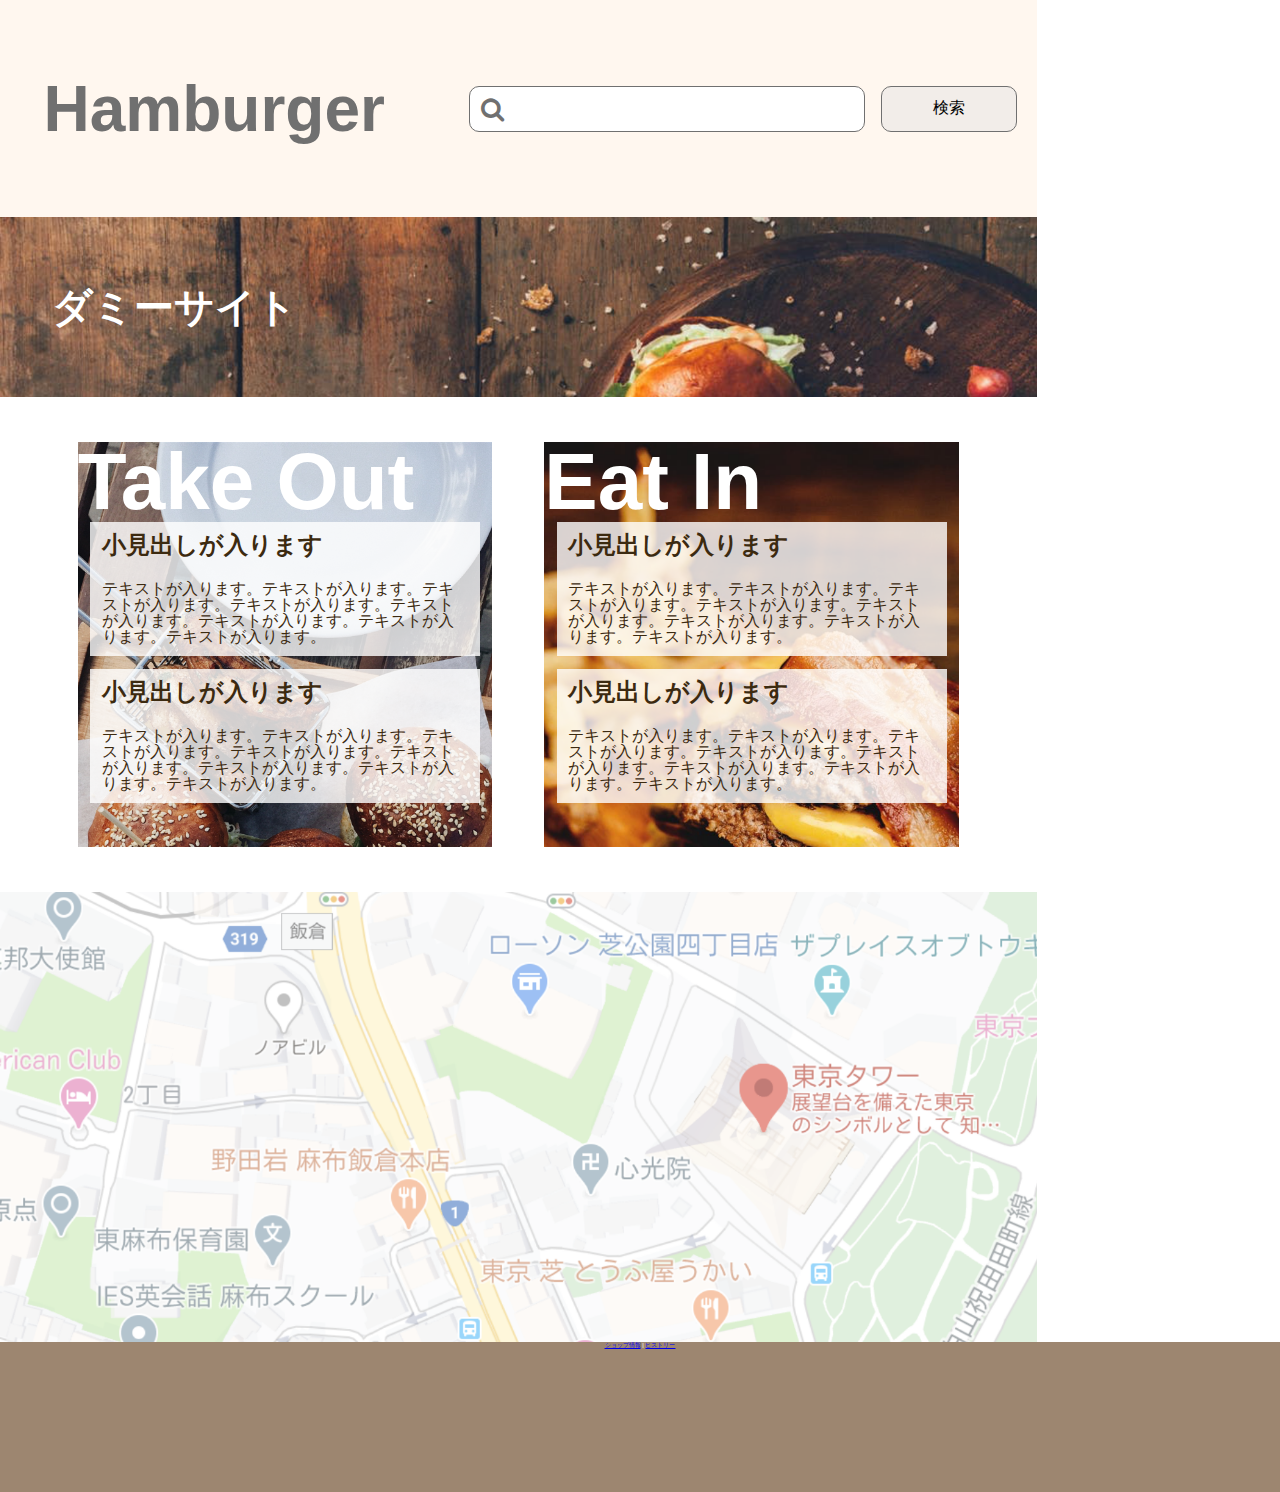
==== index.html @ 980e3255 "フロントページ更新中" ====
<html lang="ja">
<head>
    <meta charset="UTF-8">
    <meta name="viewport" content="width=device-width, initial-scale=1.0">
    <link rel="stylesheet" href="css/style.css">
    <link href="https://maxcdn.bootstrapcdn.com/font-awesome/4.7.0/css/font-awesome.min.css" rel="stylesheet">
    <link rel="stylesheet" type="text/css" href="http://mplus-fonts.sourceforge.jp/webfonts/basic_latin/mplus_webfonts.css">
    <link rel="stylesheet" type="text/css" href="http://mplus-fonts.sourceforge.jp/webfonts/general-j/mplus_webfonts.css">
    <title>Front-page</title>
</head>
<body>
    <div class="l-wrapper">
        <header class="l-header">
            <h1 class="c-title c-title--header">Hamburger</h1>
            <div class="c-search">
                <input type="text" class="c-search__box">
                <i class="fa fa-search c-search__icon" aria-hidden="true"></i>
                <input type="button" class="c-search__button" value="検索">
            </div>
        </header>
        <div class="l-main">
            <div class="p-main-visual p-main-visual--front-page">
                <h2 class="c-sub-title">ダミーサイト</h2>
            </div>
            <div class="l-main__front-page-contents">
                <div class="c-front-page-card c-front-page-card--card1">
                    <h2 class="c-title c-title--front-page-card">Take Out</h2>
                    <div class="c-front-page-card__explanation">
                        <h3>小見出しが入ります</h3>
                        <p>テキストが入ります。テキストが入ります。テキストが入ります。テキストが入ります。テキストが入ります。テキストが入ります。テキストが入ります。テキストが入ります。</p>
                    </div>
                    <div class="c-front-page-card__explanation">
                        <h3>小見出しが入ります</h3>
                        <p>テキストが入ります。テキストが入ります。テキストが入ります。テキストが入ります。テキストが入ります。テキストが入ります。テキストが入ります。テキストが入ります。</p>
                    </div>
                </div>
                <div class="c-front-page-card c-front-page-card--card2">
                    <h2 class="c-title c-title--front-page-card">Eat In</h2>
                    <div class="c-front-page-card__explanation">
                        <h3>小見出しが入ります</h3>
                        <p>テキストが入ります。テキストが入ります。テキストが入ります。テキストが入ります。テキストが入ります。テキストが入ります。テキストが入ります。テキストが入ります。</p>
                    </div>
                    <div class="c-front-page-card__explanation">
                        <h3>小見出しが入ります</h3>
                        <p>テキストが入ります。テキストが入ります。テキストが入ります。テキストが入ります。テキストが入ります。テキストが入ります。テキストが入ります。テキストが入ります。</p>
                    </div>
                </div>
            </div>
            <div class="c-map">
                
            </div>
        </div>
        <aside class="l-sidebar">
        </aside>
        <footer class="l-footer">
            <a href="index.html">ショップ情報</a>
            |
            <a href="index.html">ヒストリー</a>
        </footer>
    </div>
</body>
</html>
---- css/style.css ----
/*
html5doctor.com Reset Stylesheet
v1.6.1
Last Updated: 2010-09-17
Author: Richard Clark - http://richclarkdesign.com
Twitter: @rich_clark
*/
html, body, div, span, object, iframe,
h1, h2, h3, h4, h5, h6, p, blockquote, pre,
abbr, address, cite, code,
del, dfn, em, img, ins, kbd, q, samp,
small, strong, sub, sup, var,
b, i,
dl, dt, dd, ol, ul, li,
fieldset, form, label, legend,
table, caption, tbody, tfoot, thead, tr, th, td,
article, aside, canvas, details, figcaption, figure,
footer, header, hgroup, menu, nav, section, summary,
time, mark, audio, video {
  margin: 0;
  padding: 0;
  border: 0;
  outline: 0;
  font-size: 62.5%;
  vertical-align: baseline;
  background: transparent;
}

body {
  line-height: 1;
}

article, aside, details, figcaption, figure,
footer, header, hgroup, menu, nav, section {
  display: block;
}

nav ul {
  list-style: none;
}

blockquote, q {
  quotes: none;
}

blockquote:before, blockquote:after,
q:before, q:after {
  content: '';
  content: none;
}

a {
  margin: 0;
  padding: 0;
  font-size: 100%;
  vertical-align: baseline;
  background: transparent;
}

/* change colours to suit your needs */
ins {
  background-color: #ff9;
  color: #000;
  text-decoration: none;
}

/* change colours to suit your needs */
mark {
  background-color: #ff9;
  color: #000;
  font-style: italic;
  font-weight: bold;
}

del {
  text-decoration: line-through;
}

abbr[title], dfn[title] {
  border-bottom: 1px dotted;
  cursor: help;
}

table {
  border-collapse: collapse;
  border-spacing: 0;
}

/* change border colour to suit your needs */
hr {
  display: block;
  height: 1px;
  border: 0;
  border-top: 1px solid #cccccc;
  margin: 1em 0;
  padding: 0;
}

input, select {
  vertical-align: middle;
}

body {
  font-family: 'M+ C Type-1 (basic latin) Regular', 'M+ Type-1 (general-j) Regular', sans-serif;
}

.l-header {
  display: -webkit-box;
  display: -ms-flexbox;
  display: flex;
  -webkit-box-align: center;
      -ms-flex-align: center;
          align-items: center;
  height: 217px;
  background-color: #FFF7EF;
  width: 81%;
}

.l-header .c-title {
  margin-left: 4.2%;
}

.l-header .c-search {
  margin-right: 1.9%;
}

.l-wrapper {
  max-width: 1920px;
}

.l-main {
  width: 81%;
}

.l-main__front-page-contents {
  height: 55%;
  display: -webkit-box;
  display: -ms-flexbox;
  display: flex;
  -webkit-box-align: center;
      -ms-flex-align: center;
          align-items: center;
  -webkit-box-pack: center;
      -ms-flex-pack: center;
          justify-content: center;
}

.l-sidebar {
  width: 19%;
}

.l-footer {
  height: 150px;
  background-color: #9D8670;
  color: white;
  text-align: center;
}

.c-title {
  font-family: 'Roboto', sans-serif;
}

.c-title--header {
  color: #707070;
  font-size: 6.4rem;
}

.c-title--side-menu {
  color: #707070;
}

.c-title--front-page-card {
  white-space: nowrap;
  color: white;
  font-size: 8rem;
}

.c-search {
  margin-left: auto;
  color: #707070;
  position: relative;
}

.c-search__box {
  border-radius: 10px;
  width: 396px;
  height: 46px;
  border: 1px solid #707070;
  padding-left: 48px;
  font-size: 1.6rem;
  outline: none;
}

.c-search__icon {
  position: absolute;
  top: 11px;
  left: 12px;
  font-size: 2.5rem !important;
}

.c-search__button {
  margin-left: 14px;
  width: 136px;
  height: 46px;
  background-color: #F2EDE9;
  border: 1px solid #707070;
  border-radius: 10px;
  font-size: 1.6rem;
  outline: none;
}

.c-sub-title {
  color: white;
}

.c-map {
  height: 50%;
  background-size: cover;
  background-image: url(../image/map.png);
}

.c-front-page-card {
  overflow: hidden;
  background-size: cover;
  width: 40%;
  height: 82%;
}

.c-front-page-card--card1 {
  background-image: url(../image/three-burgers-on-brown-wooden-tray-between-white-ceramic-1841108.png);
  margin-right: 5%;
}

.c-front-page-card--card2 {
  background-image: url(../image/473d814b175bd517b56eb309f2958725.png);
}

.c-front-page-card__explanation {
  width: 94%;
  height: auto;
  margin: auto;
  margin-bottom: 3%;
  color: #3C2A10;
  background-color: rgba(255, 255, 255, 0.8);
}

.c-front-page-card__explanation h3 {
  padding: 3%;
  font-size: 2.4rem;
}

.c-front-page-card__explanation p {
  padding: 3%;
  font-size: 1.6rem;
}

.p-main-visual--front-page {
  height: 20%;
  display: -webkit-box;
  display: -ms-flexbox;
  display: flex;
  -webkit-box-align: center;
      -ms-flex-align: center;
          align-items: center;
  background-image: url(../image/3ba5a44414bb3c0885c27ff614596431.png);
  background-size: cover;
}

.p-main-visual--front-page .c-sub-title {
  padding-left: 5%;
  font-size: 4rem;
}
/*# sourceMappingURL=style.css.map */
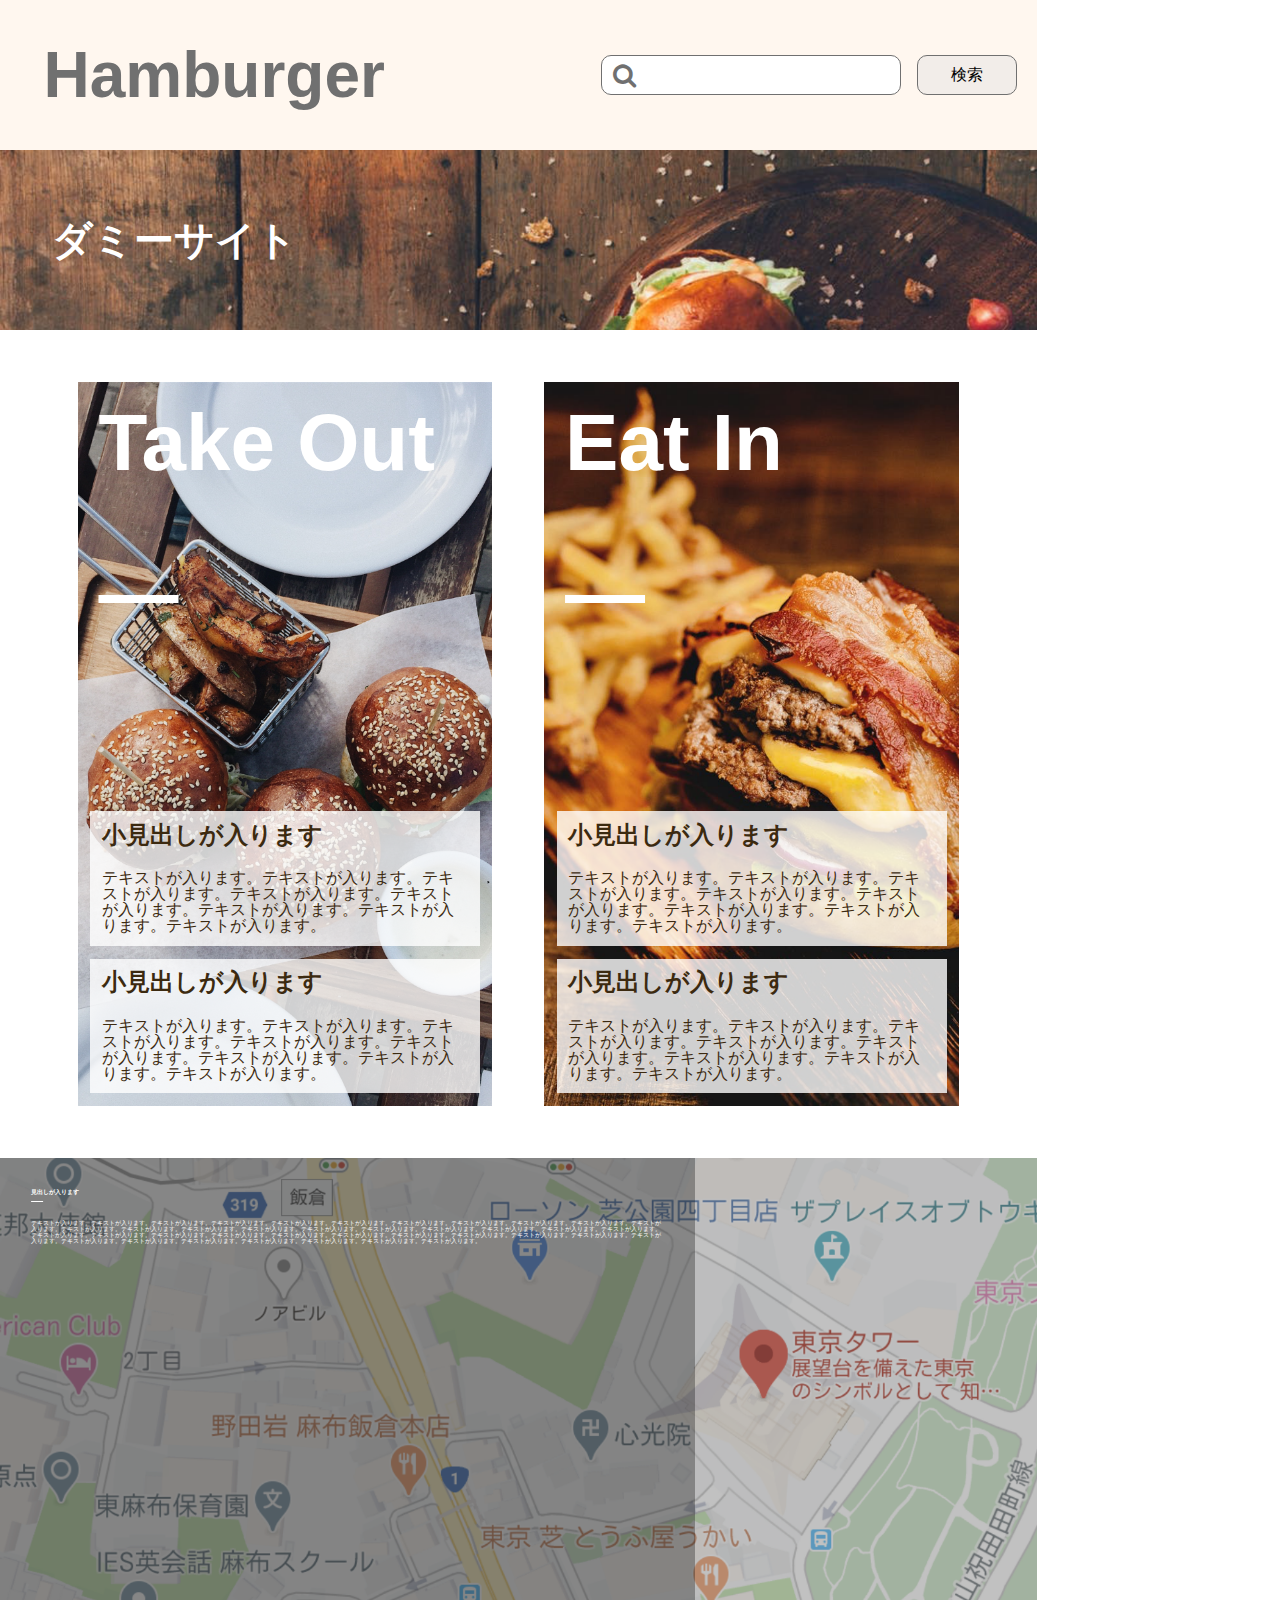
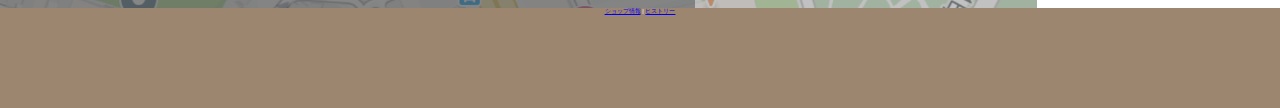
==== commit fa4cb2f8: "フロントページ　Map部分更新中" ====
--- a/index.html
+++ b/index.html
@@ -25,6 +25,7 @@
             <div class="l-main__front-page-contents">
                 <div class="c-front-page-card c-front-page-card--card1">
                     <h2 class="c-title c-title--front-page-card">Take Out</h2>
+                    <u class="c-title c-title--front-page-card">　</u>
                     <div class="c-front-page-card__explanation">
                         <h3>小見出しが入ります</h3>
                         <p>テキストが入ります。テキストが入ります。テキストが入ります。テキストが入ります。テキストが入ります。テキストが入ります。テキストが入ります。テキストが入ります。</p>
@@ -36,6 +37,7 @@
                 </div>
                 <div class="c-front-page-card c-front-page-card--card2">
                     <h2 class="c-title c-title--front-page-card">Eat In</h2>
+                    <u class="c-title c-title--front-page-card">　</u>
                     <div class="c-front-page-card__explanation">
                         <h3>小見出しが入ります</h3>
                         <p>テキストが入ります。テキストが入ります。テキストが入ります。テキストが入ります。テキストが入ります。テキストが入ります。テキストが入ります。テキストが入ります。</p>
@@ -47,7 +49,11 @@
                 </div>
             </div>
             <div class="c-map">
-                
+                <div class="c-map__explanation">
+                    <h2>見出しが入ります</h2>
+                    <u>　　</u>
+                    <p>テキストが入ります。テキストが入ります。テキストが入ります。テキストが入ります。テキストが入ります。テキストが入ります。テキストが入ります。テキストが入ります。テキストが入ります。テキストが入ります。テキストが入ります。テキストが入ります。テキストが入ります。テキストが入ります。テキストが入ります。テキストが入ります。テキストが入ります。テキストが入ります。テキストが入ります。テキストが入ります。テキストが入ります。テキストが入ります。テキストが入ります。テキストが入ります。テキストが入ります。テキストが入ります。テキストが入ります。テキストが入ります。テキストが入ります。テキストが入ります。テキストが入ります。テキストが入ります。テキストが入ります。テキストが入ります。テキストが入ります。テキストが入ります。テキストが入ります。テキストが入ります。テキストが入ります。</p>
+                </div>
             </div>
         </div>
         <aside class="l-sidebar">
--- a/css/style.css
+++ b/css/style.css
@@ -111,7 +111,7 @@
   -webkit-box-align: center;
       -ms-flex-align: center;
           align-items: center;
-  height: 217px;
+  height: 150px;
   background-color: #FFF7EF;
   width: 81%;
 }
@@ -133,7 +133,7 @@
 }
 
 .l-main__front-page-contents {
-  height: 55%;
+  padding: 5% 0;
   display: -webkit-box;
   display: -ms-flexbox;
   display: flex;
@@ -150,7 +150,7 @@
 }
 
 .l-footer {
-  height: 150px;
+  height: 100px;
   background-color: #9D8670;
   color: white;
   text-align: center;
@@ -173,6 +173,7 @@
   white-space: nowrap;
   color: white;
   font-size: 8rem;
+  padding: 5%;
 }
 
 .c-search {
@@ -183,8 +184,8 @@
 
 .c-search__box {
   border-radius: 10px;
-  width: 396px;
-  height: 46px;
+  width: 300px;
+  height: 40px;
   border: 1px solid #707070;
   padding-left: 48px;
   font-size: 1.6rem;
@@ -193,15 +194,15 @@
 
 .c-search__icon {
   position: absolute;
-  top: 11px;
+  top: 8px;
   left: 12px;
   font-size: 2.5rem !important;
 }
 
 .c-search__button {
   margin-left: 14px;
-  width: 136px;
-  height: 46px;
+  width: 100px;
+  height: 40px;
   background-color: #F2EDE9;
   border: 1px solid #707070;
   border-radius: 10px;
@@ -217,13 +218,31 @@
   height: 50%;
   background-size: cover;
   background-image: url(../image/map.png);
+  background-color: rgba(0, 0, 0, 0.6);
+}
+
+.c-map__explanation {
+  color: white;
+  background-color: rgba(0, 0, 0, 0.3);
+  padding: 3%;
+  width: 61%;
+  height: 100%;
+}
+
+.c-map__explanation u {
+  display: block;
+  padding-bottom: 3%;
 }
 
 .c-front-page-card {
   overflow: hidden;
   background-size: cover;
   width: 40%;
-  height: 82%;
+}
+
+.c-front-page-card u {
+  padding-bottom: 50%;
+  display: block;
 }
 
 .c-front-page-card--card1 {
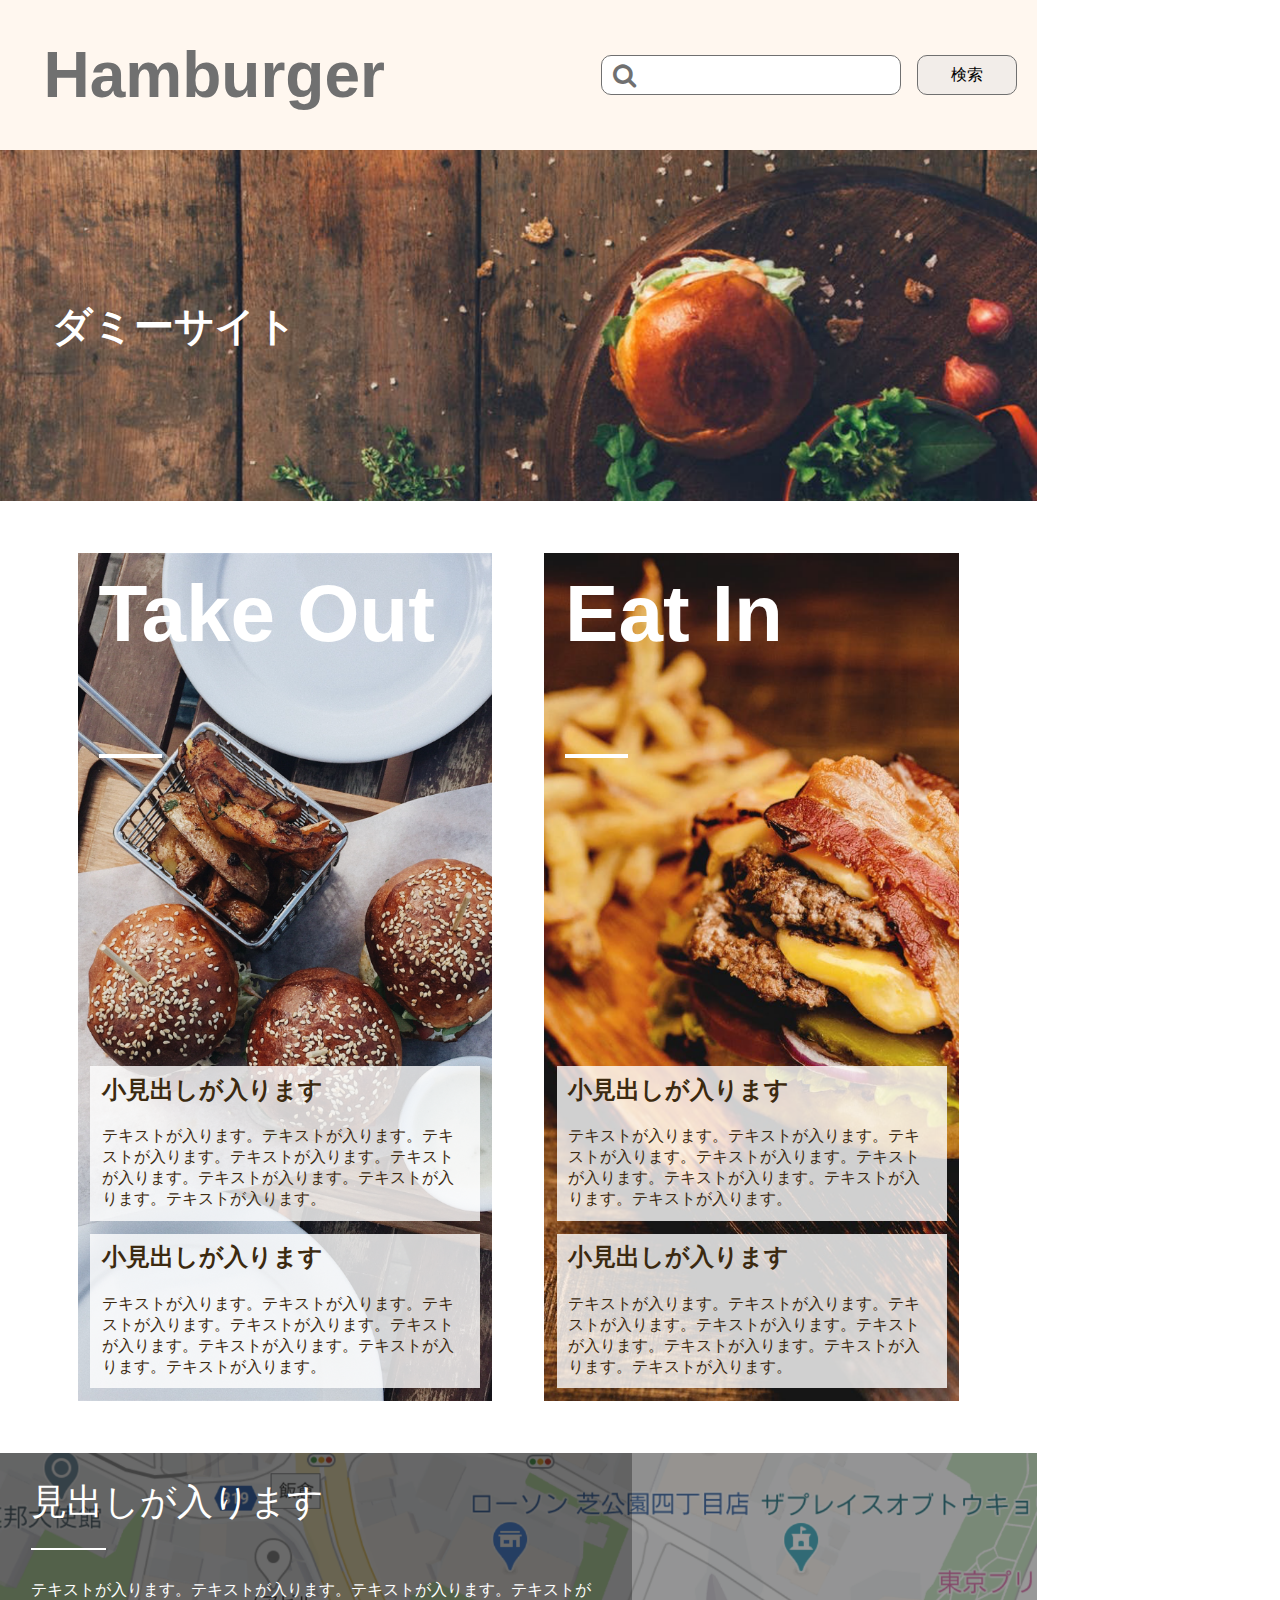
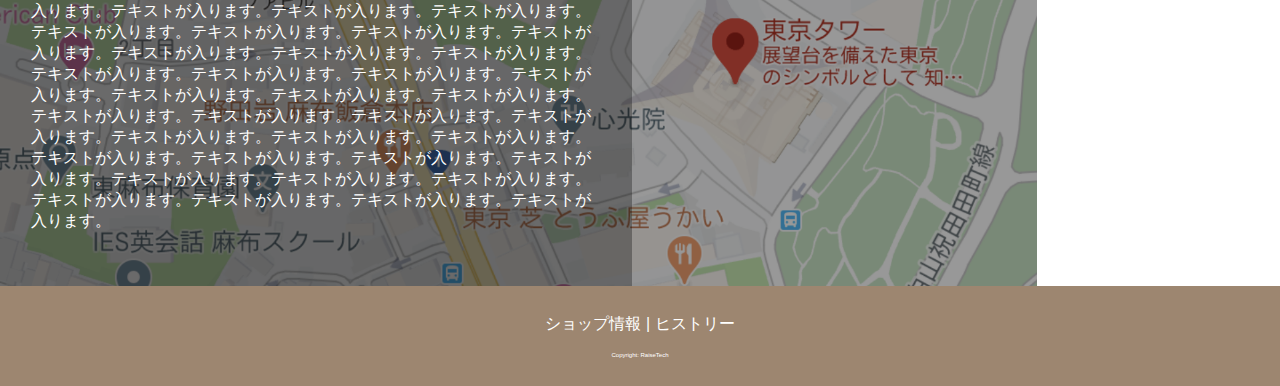
==== commit b567fa6f: "フロントページほとんど完成" ====
--- a/index.html
+++ b/index.html
@@ -2,7 +2,7 @@
 <head>
     <meta charset="UTF-8">
     <meta name="viewport" content="width=device-width, initial-scale=1.0">
-    <link rel="stylesheet" href="css/style.css">
+    <link type="text/css" rel="stylesheet" href="css/style.css">
     <link href="https://maxcdn.bootstrapcdn.com/font-awesome/4.7.0/css/font-awesome.min.css" rel="stylesheet">
     <link rel="stylesheet" type="text/css" href="http://mplus-fonts.sourceforge.jp/webfonts/basic_latin/mplus_webfonts.css">
     <link rel="stylesheet" type="text/css" href="http://mplus-fonts.sourceforge.jp/webfonts/general-j/mplus_webfonts.css">
@@ -25,7 +25,7 @@
             <div class="l-main__front-page-contents">
                 <div class="c-front-page-card c-front-page-card--card1">
                     <h2 class="c-title c-title--front-page-card">Take Out</h2>
-                    <u class="c-title c-title--front-page-card">　</u>
+                    <hr class="c-title c-title--front-page-card">
                     <div class="c-front-page-card__explanation">
                         <h3>小見出しが入ります</h3>
                         <p>テキストが入ります。テキストが入ります。テキストが入ります。テキストが入ります。テキストが入ります。テキストが入ります。テキストが入ります。テキストが入ります。</p>
@@ -37,7 +37,7 @@
                 </div>
                 <div class="c-front-page-card c-front-page-card--card2">
                     <h2 class="c-title c-title--front-page-card">Eat In</h2>
-                    <u class="c-title c-title--front-page-card">　</u>
+                    <hr class="c-title c-title--front-page-card">
                     <div class="c-front-page-card__explanation">
                         <h3>小見出しが入ります</h3>
                         <p>テキストが入ります。テキストが入ります。テキストが入ります。テキストが入ります。テキストが入ります。テキストが入ります。テキストが入ります。テキストが入ります。</p>
@@ -49,19 +49,26 @@
                 </div>
             </div>
             <div class="c-map">
-                <div class="c-map__explanation">
-                    <h2>見出しが入ります</h2>
-                    <u>　　</u>
-                    <p>テキストが入ります。テキストが入ります。テキストが入ります。テキストが入ります。テキストが入ります。テキストが入ります。テキストが入ります。テキストが入ります。テキストが入ります。テキストが入ります。テキストが入ります。テキストが入ります。テキストが入ります。テキストが入ります。テキストが入ります。テキストが入ります。テキストが入ります。テキストが入ります。テキストが入ります。テキストが入ります。テキストが入ります。テキストが入ります。テキストが入ります。テキストが入ります。テキストが入ります。テキストが入ります。テキストが入ります。テキストが入ります。テキストが入ります。テキストが入ります。テキストが入ります。テキストが入ります。テキストが入ります。テキストが入ります。テキストが入ります。テキストが入ります。テキストが入ります。テキストが入ります。テキストが入ります。</p>
+                <div class="c-map__image">
+                    <img src="image/map.png" alt="map">
+                    <div class="c-map__explanation">
+                        <h2>見出しが入ります</h2>
+                        <hr>
+                        <p>テキストが入ります。テキストが入ります。テキストが入ります。テキストが入ります。テキストが入ります。テキストが入ります。テキストが入ります。テキストが入ります。テキストが入ります。テキストが入ります。テキストが入ります。テキストが入ります。テキストが入ります。テキストが入ります。テキストが入ります。テキストが入ります。テキストが入ります。テキストが入ります。テキストが入ります。テキストが入ります。テキストが入ります。テキストが入ります。テキストが入ります。テキストが入ります。テキストが入ります。テキストが入ります。テキストが入ります。テキストが入ります。テキストが入ります。テキストが入ります。テキストが入ります。テキストが入ります。テキストが入ります。テキストが入ります。テキストが入ります。テキストが入ります。テキストが入ります。テキストが入ります。テキストが入ります。</p>
+                    </div>
                 </div>
             </div>
         </div>
         <aside class="l-sidebar">
         </aside>
         <footer class="l-footer">
-            <a href="index.html">ショップ情報</a>
-            |
-            <a href="index.html">ヒストリー</a>
+            <div class="l-footer__sitemap">
+                <a href="index.html">ショップ情報</a>
+                |
+                <a href="index.html">ヒストリー</a>
+            </div>
+            <small>Copyright: RaiseTech</small>
+            
         </footer>
     </div>
 </body>
--- a/css/style.css
+++ b/css/style.css
@@ -1,9 +1,9 @@
-/*
-html5doctor.com Reset Stylesheet
-v1.6.1
-Last Updated: 2010-09-17
-Author: Richard Clark - http://richclarkdesign.com
-Twitter: @rich_clark
+/*
+html5doctor.com Reset Stylesheet
+v1.6.1
+Last Updated: 2010-09-17
+Author: Richard Clark - http://richclarkdesign.com
+Twitter: @rich_clark
 */
 html, body, div, span, object, iframe,
 h1, h2, h3, h4, h5, h6, p, blockquote, pre,
@@ -100,8 +100,16 @@
   vertical-align: middle;
 }
 
+*,
+*::before,
+*::after {
+  -webkit-box-sizing: border-box;
+          box-sizing: border-box;
+}
+
 body {
-  font-family: 'M+ C Type-1 (basic latin) Regular', 'M+ Type-1 (general-j) Regular', sans-serif;
+  font-family: 'M+ M Type-1 (basic latin) Regular','M+ C Type-1 (basic latin) Regular',+ 'M+ Type-1 (general-j) Regular', sans-serif;
 }
 
 .l-header {
@@ -156,6 +164,21 @@
   text-align: center;
 }
 
+.l-footer small {
+  position: relative;
+  top: 20px;
+}
+
+.l-footer__sitemap {
+  padding-top: 30px;
+  font-size: 1.6rem;
+}
+
+.l-footer__sitemap a {
+  text-decoration: none;
+  color: white;
+}
+
 .c-title {
   font-family: 'Roboto', sans-serif;
 }
@@ -215,23 +238,43 @@
 }
 
 .c-map {
-  height: 50%;
-  background-size: cover;
-  background-image: url(../image/map.png);
-  background-color: rgba(0, 0, 0, 0.6);
+  overflow: hidden;
+  background-color: #000;
+}
+
+.c-map .c-map__image {
+  position: relative;
+}
+
+.c-map .c-map__image img {
+  width: 100%;
 }
 
 .c-map__explanation {
+  position: absolute;
+  top: 0;
   color: white;
   background-color: rgba(0, 0, 0, 0.3);
-  padding: 3%;
   width: 61%;
   height: 100%;
-}
-
-.c-map__explanation u {
-  display: block;
-  padding-bottom: 3%;
+  padding: 3%;
+}
+
+.c-map__explanation h2 {
+  font-weight: normal;
+  font-size: 3.6rem;
+}
+
+.c-map__explanation hr {
+  width: 7.5rem;
+  border-width: 2px;
+  border-color: white;
+  margin: 5% 0;
+}
+
+.c-map__explanation p {
+  font-size: 1.6rem;
+  line-height: 2.1rem;
 }
 
 .c-front-page-card {
@@ -240,9 +283,12 @@
   width: 40%;
 }
 
-.c-front-page-card u {
+.c-front-page-card hr {
   padding-bottom: 50%;
-  display: block;
+  border-width: 4px;
+  border-color: white;
+  width: 6.3rem;
+  margin-left: 5%;
 }
 
 .c-front-page-card--card1 {
@@ -256,7 +302,6 @@
 
 .c-front-page-card__explanation {
   width: 94%;
-  height: auto;
   margin: auto;
   margin-bottom: 3%;
   color: #3C2A10;
@@ -271,22 +316,29 @@
 .c-front-page-card__explanation p {
   padding: 3%;
   font-size: 1.6rem;
-}
-
-.p-main-visual--front-page {
-  height: 20%;
+  line-height: 2.1rem;
+}
+
+.p-main-visual {
   display: -webkit-box;
   display: -ms-flexbox;
   display: flex;
   -webkit-box-align: center;
       -ms-flex-align: center;
           align-items: center;
+}
+
+.p-main-visual .c-sub-title {
+  padding-left: 5%;
+}
+
+.p-main-visual--front-page {
+  padding: 15% 0;
   background-image: url(../image/3ba5a44414bb3c0885c27ff614596431.png);
   background-size: cover;
 }
 
 .p-main-visual--front-page .c-sub-title {
-  padding-left: 5%;
   font-size: 4rem;
 }
 /*# sourceMappingURL=style.css.map */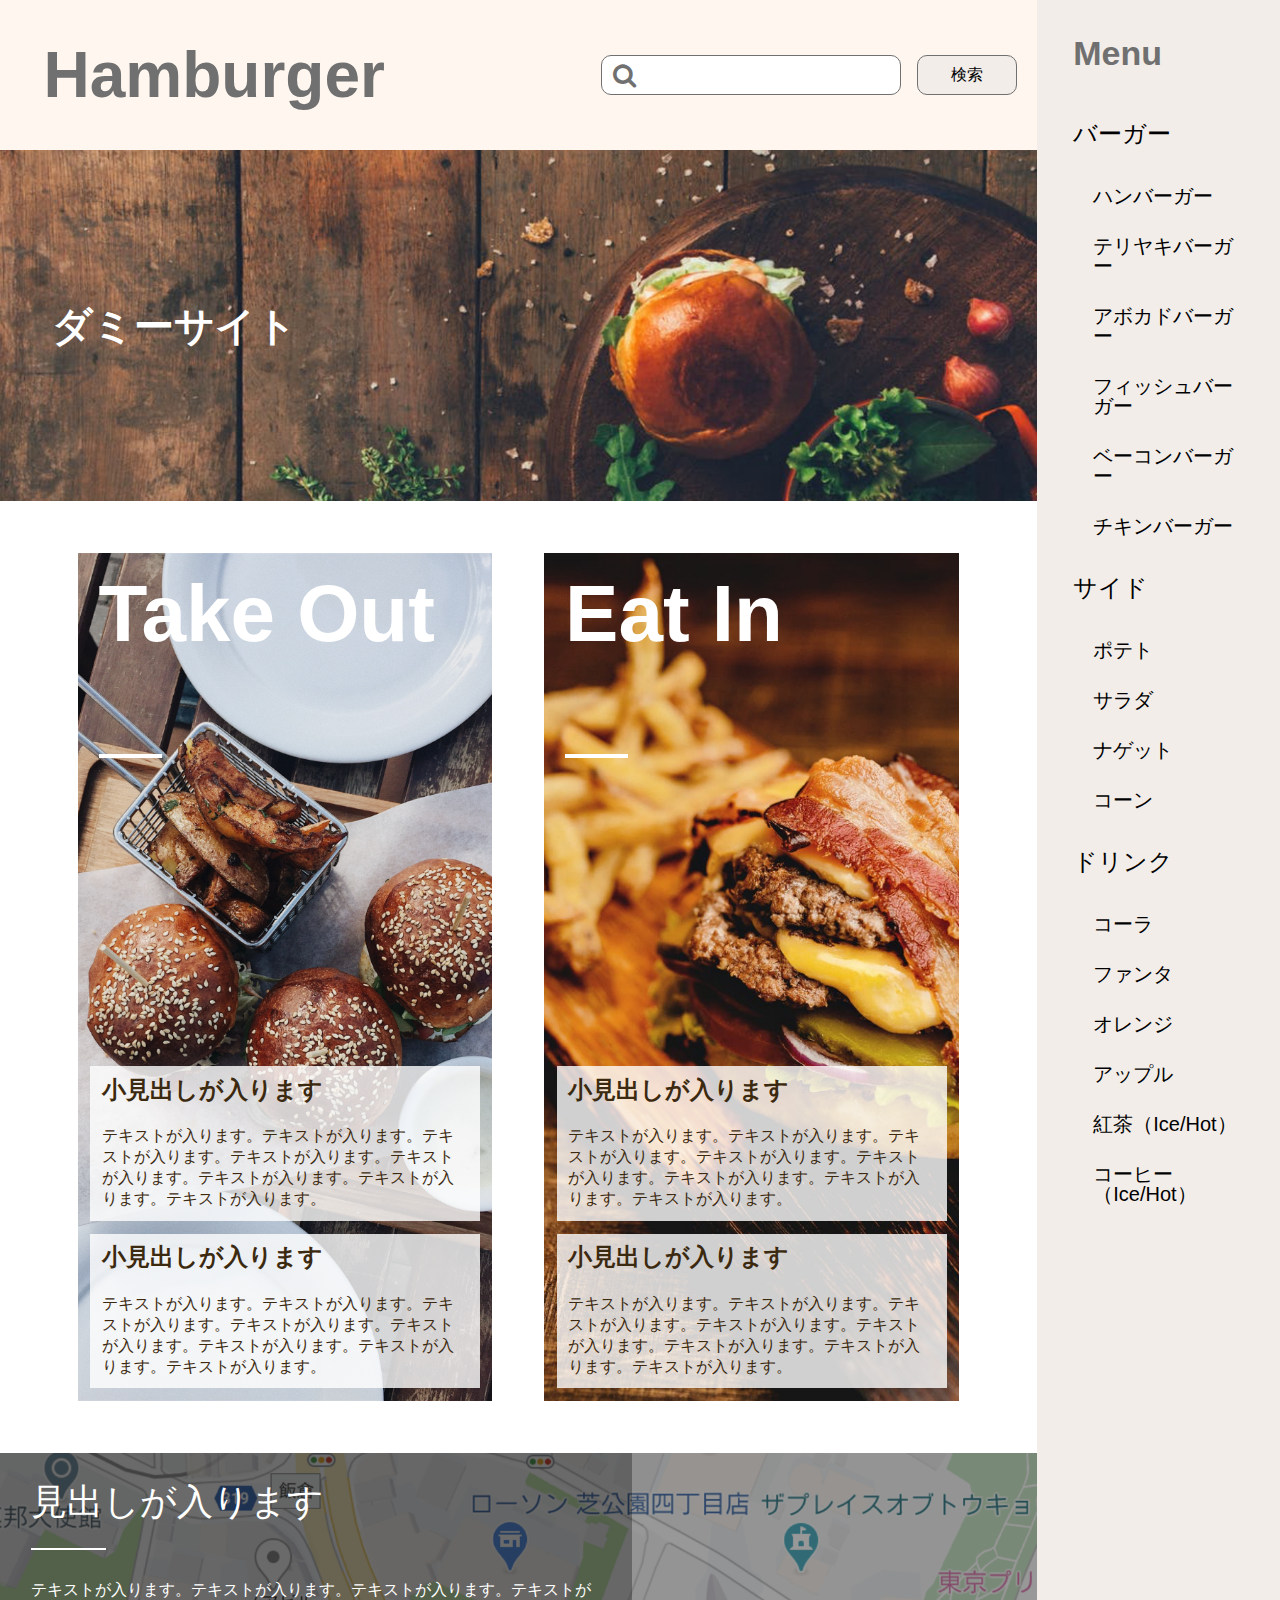
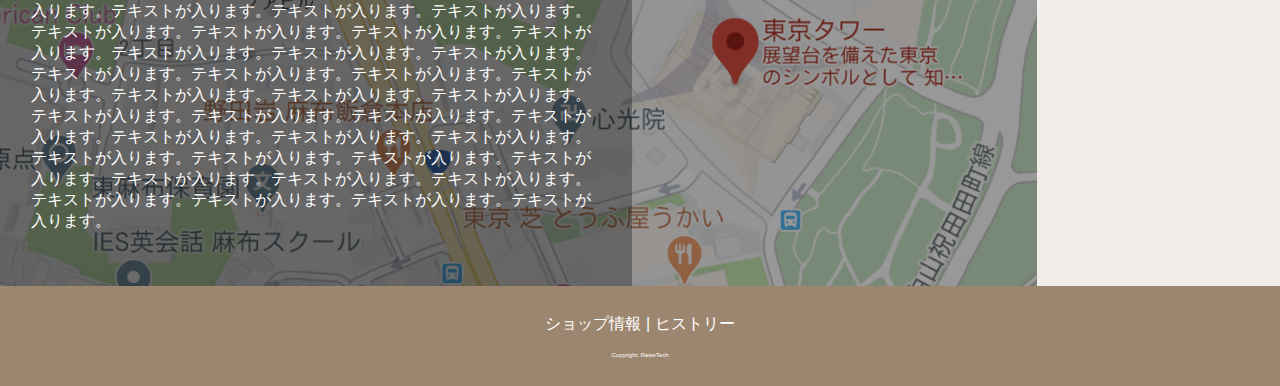
==== commit 578a500e: "サイドバー作成" ====
--- a/index.html
+++ b/index.html
@@ -10,66 +10,94 @@
 </head>
 <body>
     <div class="l-wrapper">
-        <header class="l-header">
-            <h1 class="c-title c-title--header">Hamburger</h1>
-            <div class="c-search">
-                <input type="text" class="c-search__box">
-                <i class="fa fa-search c-search__icon" aria-hidden="true"></i>
-                <input type="button" class="c-search__button" value="検索">
-            </div>
-        </header>
-        <div class="l-main">
-            <div class="p-main-visual p-main-visual--front-page">
-                <h2 class="c-sub-title">ダミーサイト</h2>
-            </div>
-            <div class="l-main__front-page-contents">
-                <div class="c-front-page-card c-front-page-card--card1">
-                    <h2 class="c-title c-title--front-page-card">Take Out</h2>
-                    <hr class="c-title c-title--front-page-card">
-                    <div class="c-front-page-card__explanation">
-                        <h3>小見出しが入ります</h3>
-                        <p>テキストが入ります。テキストが入ります。テキストが入ります。テキストが入ります。テキストが入ります。テキストが入ります。テキストが入ります。テキストが入ります。</p>
+        <div class="l-wrapper__left">
+            <header class="l-header">
+                <h1 class="c-title c-title--header">Hamburger</h1>
+                <div class="c-search">
+                    <input type="text" class="c-search__box">
+                    <i class="fa fa-search c-search__icon" aria-hidden="true"></i>
+                    <input type="button" class="c-search__button" value="検索">
+                </div>
+            </header>
+            <div class="l-main">
+                <div class="p-main-visual p-main-visual--front-page">
+                    <h2 class="c-sub-title">ダミーサイト</h2>
+                </div>
+                <div class="l-main__front-page-contents">
+                    <div class="c-front-page-card c-front-page-card--card1">
+                        <h2 class="c-title c-title--front-page-card">Take Out</h2>
+                        <hr class="c-title c-title--front-page-card">
+                        <div class="c-front-page-card__explanation">
+                            <h3>小見出しが入ります</h3>
+                            <p>テキストが入ります。テキストが入ります。テキストが入ります。テキストが入ります。テキストが入ります。テキストが入ります。テキストが入ります。テキストが入ります。</p>
+                        </div>
+                        <div class="c-front-page-card__explanation">
+                            <h3>小見出しが入ります</h3>
+                            <p>テキストが入ります。テキストが入ります。テキストが入ります。テキストが入ります。テキストが入ります。テキストが入ります。テキストが入ります。テキストが入ります。</p>
+                        </div>
                     </div>
-                    <div class="c-front-page-card__explanation">
-                        <h3>小見出しが入ります</h3>
-                        <p>テキストが入ります。テキストが入ります。テキストが入ります。テキストが入ります。テキストが入ります。テキストが入ります。テキストが入ります。テキストが入ります。</p>
+                    <div class="c-front-page-card c-front-page-card--card2">
+                        <h2 class="c-title c-title--front-page-card">Eat In</h2>
+                        <hr class="c-title c-title--front-page-card">
+                        <div class="c-front-page-card__explanation">
+                            <h3>小見出しが入ります</h3>
+                            <p>テキストが入ります。テキストが入ります。テキストが入ります。テキストが入ります。テキストが入ります。テキストが入ります。テキストが入ります。テキストが入ります。</p>
+                        </div>
+                        <div class="c-front-page-card__explanation">
+                            <h3>小見出しが入ります</h3>
+                            <p>テキストが入ります。テキストが入ります。テキストが入ります。テキストが入ります。テキストが入ります。テキストが入ります。テキストが入ります。テキストが入ります。</p>
+                        </div>
                     </div>
                 </div>
-                <div class="c-front-page-card c-front-page-card--card2">
-                    <h2 class="c-title c-title--front-page-card">Eat In</h2>
-                    <hr class="c-title c-title--front-page-card">
-                    <div class="c-front-page-card__explanation">
-                        <h3>小見出しが入ります</h3>
-                        <p>テキストが入ります。テキストが入ります。テキストが入ります。テキストが入ります。テキストが入ります。テキストが入ります。テキストが入ります。テキストが入ります。</p>
-                    </div>
-                    <div class="c-front-page-card__explanation">
-                        <h3>小見出しが入ります</h3>
-                        <p>テキストが入ります。テキストが入ります。テキストが入ります。テキストが入ります。テキストが入ります。テキストが入ります。テキストが入ります。テキストが入ります。</p>
-                    </div>
-                </div>
-            </div>
-            <div class="c-map">
-                <div class="c-map__image">
-                    <img src="image/map.png" alt="map">
-                    <div class="c-map__explanation">
-                        <h2>見出しが入ります</h2>
-                        <hr>
-                        <p>テキストが入ります。テキストが入ります。テキストが入ります。テキストが入ります。テキストが入ります。テキストが入ります。テキストが入ります。テキストが入ります。テキストが入ります。テキストが入ります。テキストが入ります。テキストが入ります。テキストが入ります。テキストが入ります。テキストが入ります。テキストが入ります。テキストが入ります。テキストが入ります。テキストが入ります。テキストが入ります。テキストが入ります。テキストが入ります。テキストが入ります。テキストが入ります。テキストが入ります。テキストが入ります。テキストが入ります。テキストが入ります。テキストが入ります。テキストが入ります。テキストが入ります。テキストが入ります。テキストが入ります。テキストが入ります。テキストが入ります。テキストが入ります。テキストが入ります。テキストが入ります。テキストが入ります。</p>
+                <div class="c-map">
+                    <div class="c-map__image">
+                        <img src="image/map.png" alt="map">
+                        <div class="c-map__explanation">
+                            <h2>見出しが入ります</h2>
+                            <hr>
+                            <p>テキストが入ります。テキストが入ります。テキストが入ります。テキストが入ります。テキストが入ります。テキストが入ります。テキストが入ります。テキストが入ります。テキストが入ります。テキストが入ります。テキストが入ります。テキストが入ります。テキストが入ります。テキストが入ります。テキストが入ります。テキストが入ります。テキストが入ります。テキストが入ります。テキストが入ります。テキストが入ります。テキストが入ります。テキストが入ります。テキストが入ります。テキストが入ります。テキストが入ります。テキストが入ります。テキストが入ります。テキストが入ります。テキストが入ります。テキストが入ります。テキストが入ります。テキストが入ります。テキストが入ります。テキストが入ります。テキストが入ります。テキストが入ります。テキストが入ります。テキストが入ります。テキストが入ります。</p>
+                        </div>
                     </div>
                 </div>
             </div>
         </div>
-        <aside class="l-sidebar">
-        </aside>
-        <footer class="l-footer">
-            <div class="l-footer__sitemap">
-                <a href="index.html">ショップ情報</a>
-                |
-                <a href="index.html">ヒストリー</a>
-            </div>
-            <small>Copyright: RaiseTech</small>
-            
-        </footer>
+        <div class="l-wrapper__right">
+            <aside class="l-sidebar">
+                <h2 class="c-title c-title--side-menu">Menu</h2>
+                <dl class="c-menu">
+                    <dt>バーガー</dt>
+                    <dd>ハンバーガー</dd>
+                    <dd>テリヤキバーガー</dd>
+                    <dd>アボカドバーガー</dd>
+                    <dd>フィッシュバーガー</dd>
+                    <dd>ベーコンバーガー</dd>
+                    <dd>チキンバーガー</dd>
+
+                    <dt>サイド</dt>
+                    <dd>ポテト</dd>
+                    <dd>サラダ</dd>
+                    <dd>ナゲット</dd>
+                    <dd>コーン</dd>
+
+                    <dt>ドリンク</dt>
+                    <dd>コーラ</dd>
+                    <dd>ファンタ</dd>
+                    <dd>オレンジ</dd>
+                    <dd>アップル</dd>
+                    <dd>紅茶（Ice/Hot）</dd>
+                    <dd>コーヒー（Ice/Hot）</dd>
+                </dl>
+            </aside>
+        </div>
+
     </div>
+    <footer class="l-footer">
+        <div class="l-footer__sitemap">
+            <a href="index.html">ショップ情報</a>
+            |
+            <a href="index.html">ヒストリー</a>
+        </div>
+        <small>Copyright: RaiseTech</small>
+    </footer>
 </body>
 </html>--- a/css/style.css
+++ b/css/style.css
@@ -1,9 +1,9 @@
-/*
-html5doctor.com Reset Stylesheet
-v1.6.1
-Last Updated: 2010-09-17
-Author: Richard Clark - http://richclarkdesign.com
-Twitter: @rich_clark
+/*
+html5doctor.com Reset Stylesheet
+v1.6.1
+Last Updated: 2010-09-17
+Author: Richard Clark - http://richclarkdesign.com
+Twitter: @rich_clark
 */
 html, body, div, span, object, iframe,
 h1, h2, h3, h4, h5, h6, p, blockquote, pre,
@@ -108,8 +108,7 @@
 }
 
 body {
-  font-family: 'M+ M Type-1 (basic latin) Regular','M+ C Type-1 (basic latin) Regular',- 'M+ Type-1 (general-j) Regular', sans-serif;
+  font-family: 'M+ M Type-1 (basic latin) Regular','M+ C Type-1 (basic latin) Regular', 'M+ Type-1 (general-j) Regular', sans-serif;
 }
 
 .l-header {
@@ -121,7 +120,6 @@
           align-items: center;
   height: 150px;
   background-color: #FFF7EF;
-  width: 81%;
 }
 
 .l-header .c-title {
@@ -134,10 +132,17 @@
 
 .l-wrapper {
   max-width: 1920px;
-}
-
-.l-main {
+  display: -webkit-box;
+  display: -ms-flexbox;
+  display: flex;
+}
+
+.l-wrapper__left {
   width: 81%;
+}
+
+.l-wrapper__right {
+  width: 19%;
 }
 
 .l-main__front-page-contents {
@@ -154,10 +159,13 @@
 }
 
 .l-sidebar {
-  width: 19%;
+  padding: 15%;
+  background-color: #F2EDE9;
+  height: 100%;
 }
 
 .l-footer {
+  max-width: 1920px;
   height: 100px;
   background-color: #9D8670;
   color: white;
@@ -190,6 +198,8 @@
 
 .c-title--side-menu {
   color: #707070;
+  font-size: 3.4rem;
+  margin-bottom: 30%;
 }
 
 .c-title--front-page-card {
@@ -197,6 +207,17 @@
   color: white;
   font-size: 8rem;
   padding: 5%;
+}
+
+.c-menu dt {
+  font-size: 2.4rem;
+  margin: 4rem 0;
+}
+
+.c-menu dd {
+  font-size: 2rem;
+  margin-left: 2rem;
+  margin-bottom: 3rem;
 }
 
 .c-search {
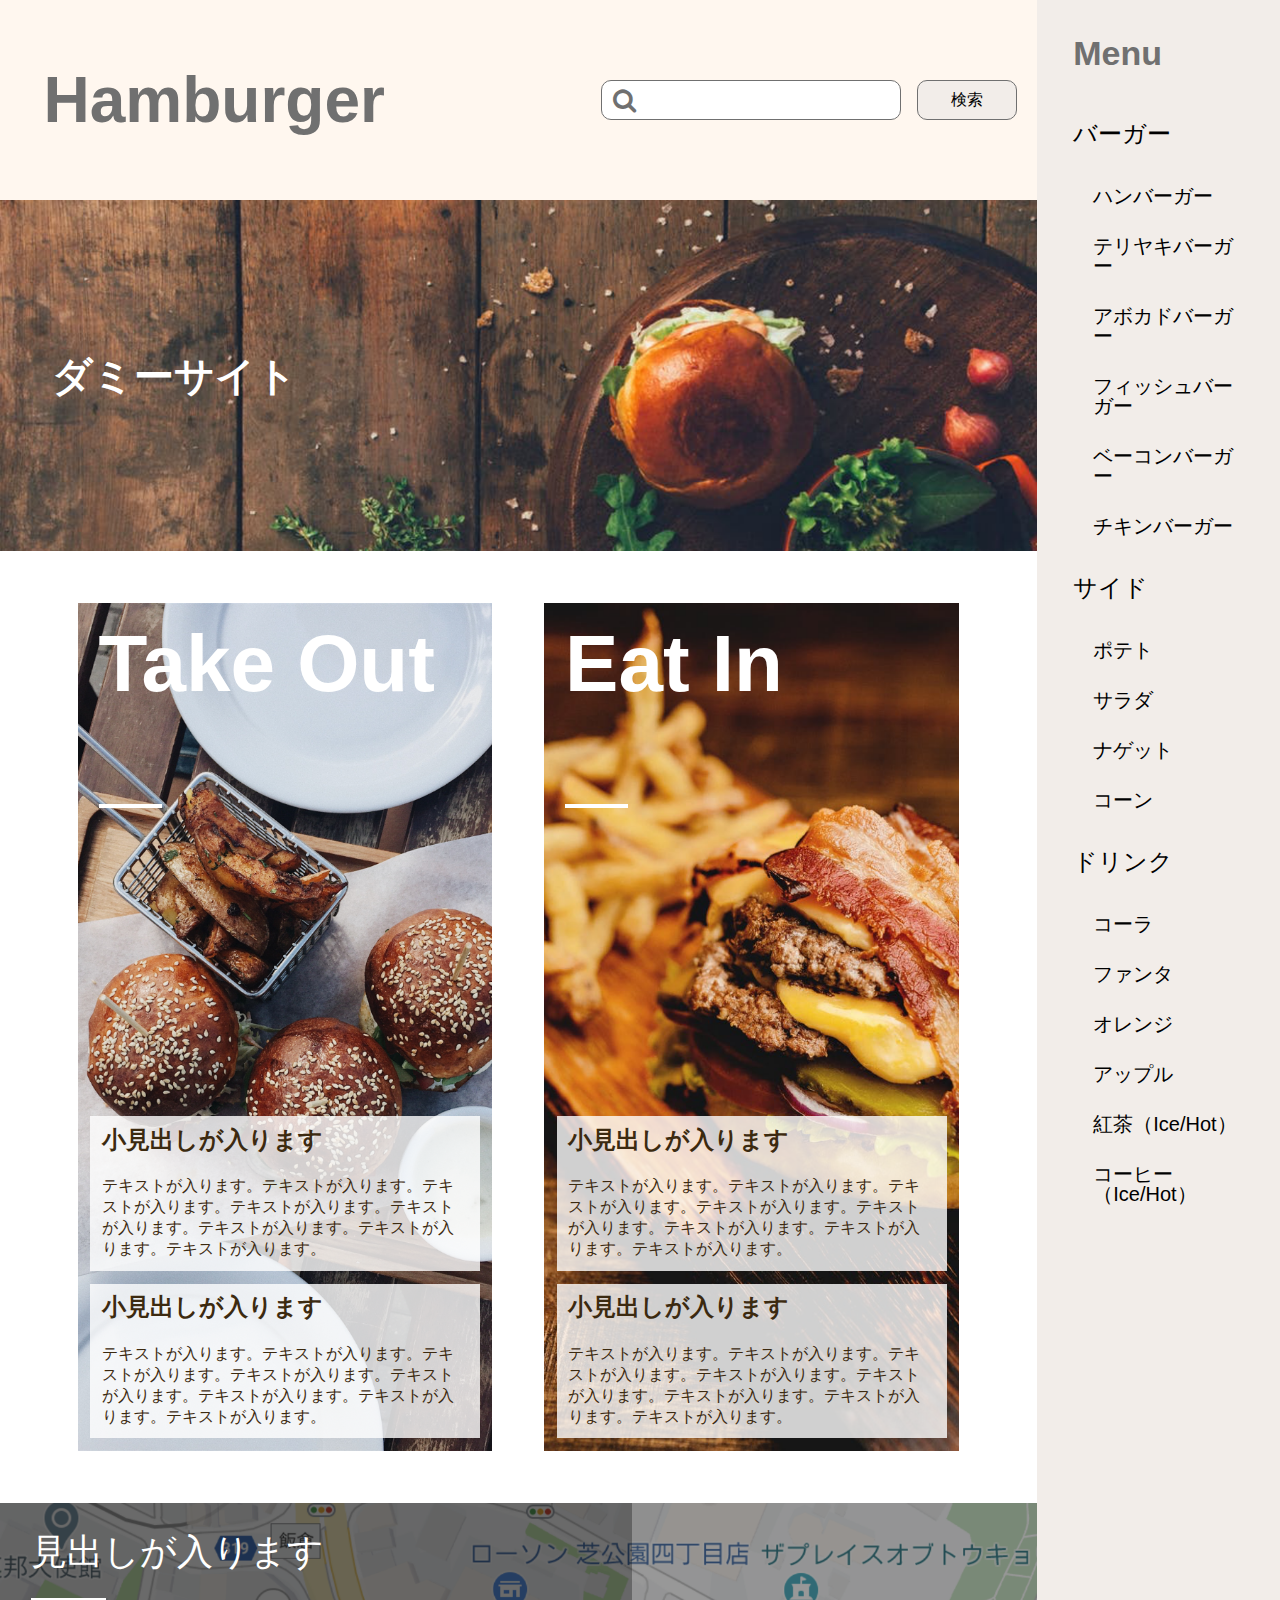
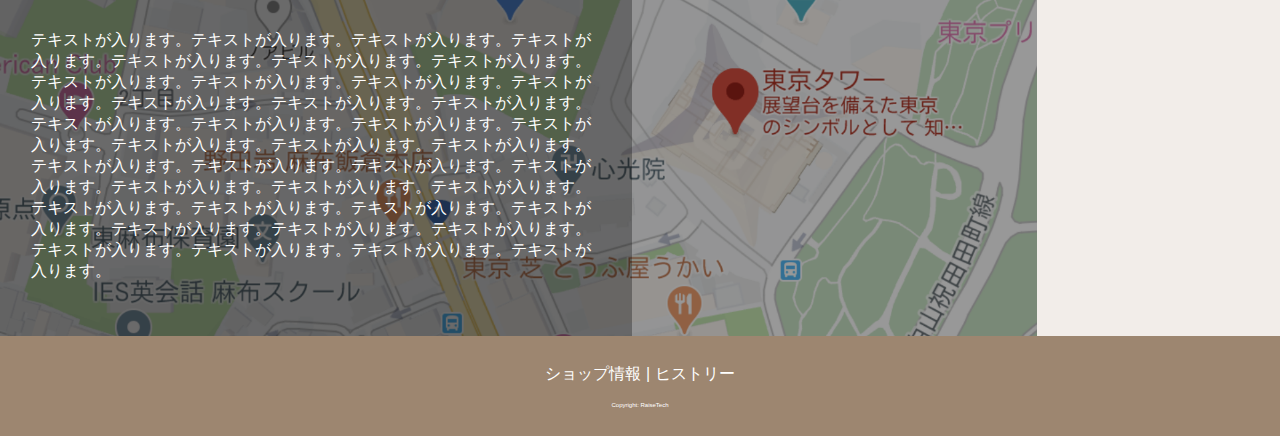
==== commit 14a81c38: "フロントページタブレット用レスポンシブ実装中" ====
--- a/index.html
+++ b/index.html
@@ -12,6 +12,7 @@
     <div class="l-wrapper">
         <div class="l-wrapper__left">
             <header class="l-header">
+                <h2 class="c-title c-title--side-menu">Menu</h2>
                 <h1 class="c-title c-title--header">Hamburger</h1>
                 <div class="c-search">
                     <input type="text" class="c-search__box">
--- a/css/style.css
+++ b/css/style.css
@@ -1,9 +1,10 @@
-/*
-html5doctor.com Reset Stylesheet
-v1.6.1
-Last Updated: 2010-09-17
-Author: Richard Clark - http://richclarkdesign.com
-Twitter: @rich_clark
+@charset "UTF-8";
+/*
+html5doctor.com Reset Stylesheet
+v1.6.1
+Last Updated: 2010-09-17
+Author: Richard Clark - http://richclarkdesign.com
+Twitter: @rich_clark
 */
 html, body, div, span, object, iframe,
 h1, h2, h3, h4, h5, h6, p, blockquote, pre,
@@ -108,7 +109,8 @@
 }
 
 body {
-  font-family: 'M+ M Type-1 (basic latin) Regular','M+ C Type-1 (basic latin) Regular', 'M+ Type-1 (general-j) Regular', sans-serif;
+  font-family: 'M+ M Type-1 (basic latin) Regular','M+ C Type-1 (basic latin) Regular',+ 'M+ Type-1 (general-j) Regular', sans-serif;
 }
 
 .l-header {
@@ -118,7 +120,7 @@
   -webkit-box-align: center;
       -ms-flex-align: center;
           align-items: center;
-  height: 150px;
+  height: 200px;
   background-color: #FFF7EF;
 }
 
@@ -126,8 +128,45 @@
   margin-left: 4.2%;
 }
 
+.l-header .c-title--side-menu {
+  display: none;
+  /*ヘッダー内のMenuはlgでは表示しない*/
+  position: absolute;
+  margin-bottom: 0;
+  /*サイドメニュー上に表示してた時のmarginを解除*/
+  right: 3%;
+  top: 2%;
+}
+
 .l-header .c-search {
   margin-right: 1.9%;
+}
+
+@media screen and (max-width: 1030px) {
+  .l-header {
+    -webkit-box-orient: vertical;
+    -webkit-box-direction: normal;
+        -ms-flex-flow: column;
+            flex-flow: column;
+    /*flex要素を縦に並べる*/
+    -ms-flex-pack: distribute;
+        justify-content: space-around;
+    /*両端空白有り縦方向均等並べ*/
+  }
+  .l-header .c-title {
+    margin-left: 0;
+    /*タイトルの左にあけた空間(1.9%)を解除*/
+  }
+  .l-header .c-title--side-menu {
+    display: block;
+    /*ヘッダー内のMenuはlgでは表示しない*/
+  }
+  .l-header .c-search {
+    margin-right: 0;
+    /*検索ボックスとボタンの右端にあけた空間(1.9%)を解除*/
+    margin-left: 0;
+    /*検索ボックスとボタンの右端寄せを解除*/
+  }
 }
 
 .l-wrapper {
@@ -143,6 +182,15 @@
 
 .l-wrapper__right {
   width: 19%;
+}
+
+@media screen and (max-width: 1030px) {
+  .l-wrapper__left {
+    width: 100%;
+  }
+  .l-wrapper__right {
+    display: none;
+  }
 }
 
 .l-main__front-page-contents {
@@ -209,6 +257,12 @@
   padding: 5%;
 }
 
+@media screen and (max-width: 1030px) {
+  .c-title--header {
+    font-size: 4rem;
+  }
+}
+
 .c-menu dt {
   font-size: 2.4rem;
   margin: 4rem 0;
@@ -298,6 +352,12 @@
   line-height: 2.1rem;
 }
 
+@media screen and (max-width: 1030px) {
+  .c-map__explanation {
+    width: 100%;
+  }
+}
+
 .c-front-page-card {
   overflow: hidden;
   background-size: cover;
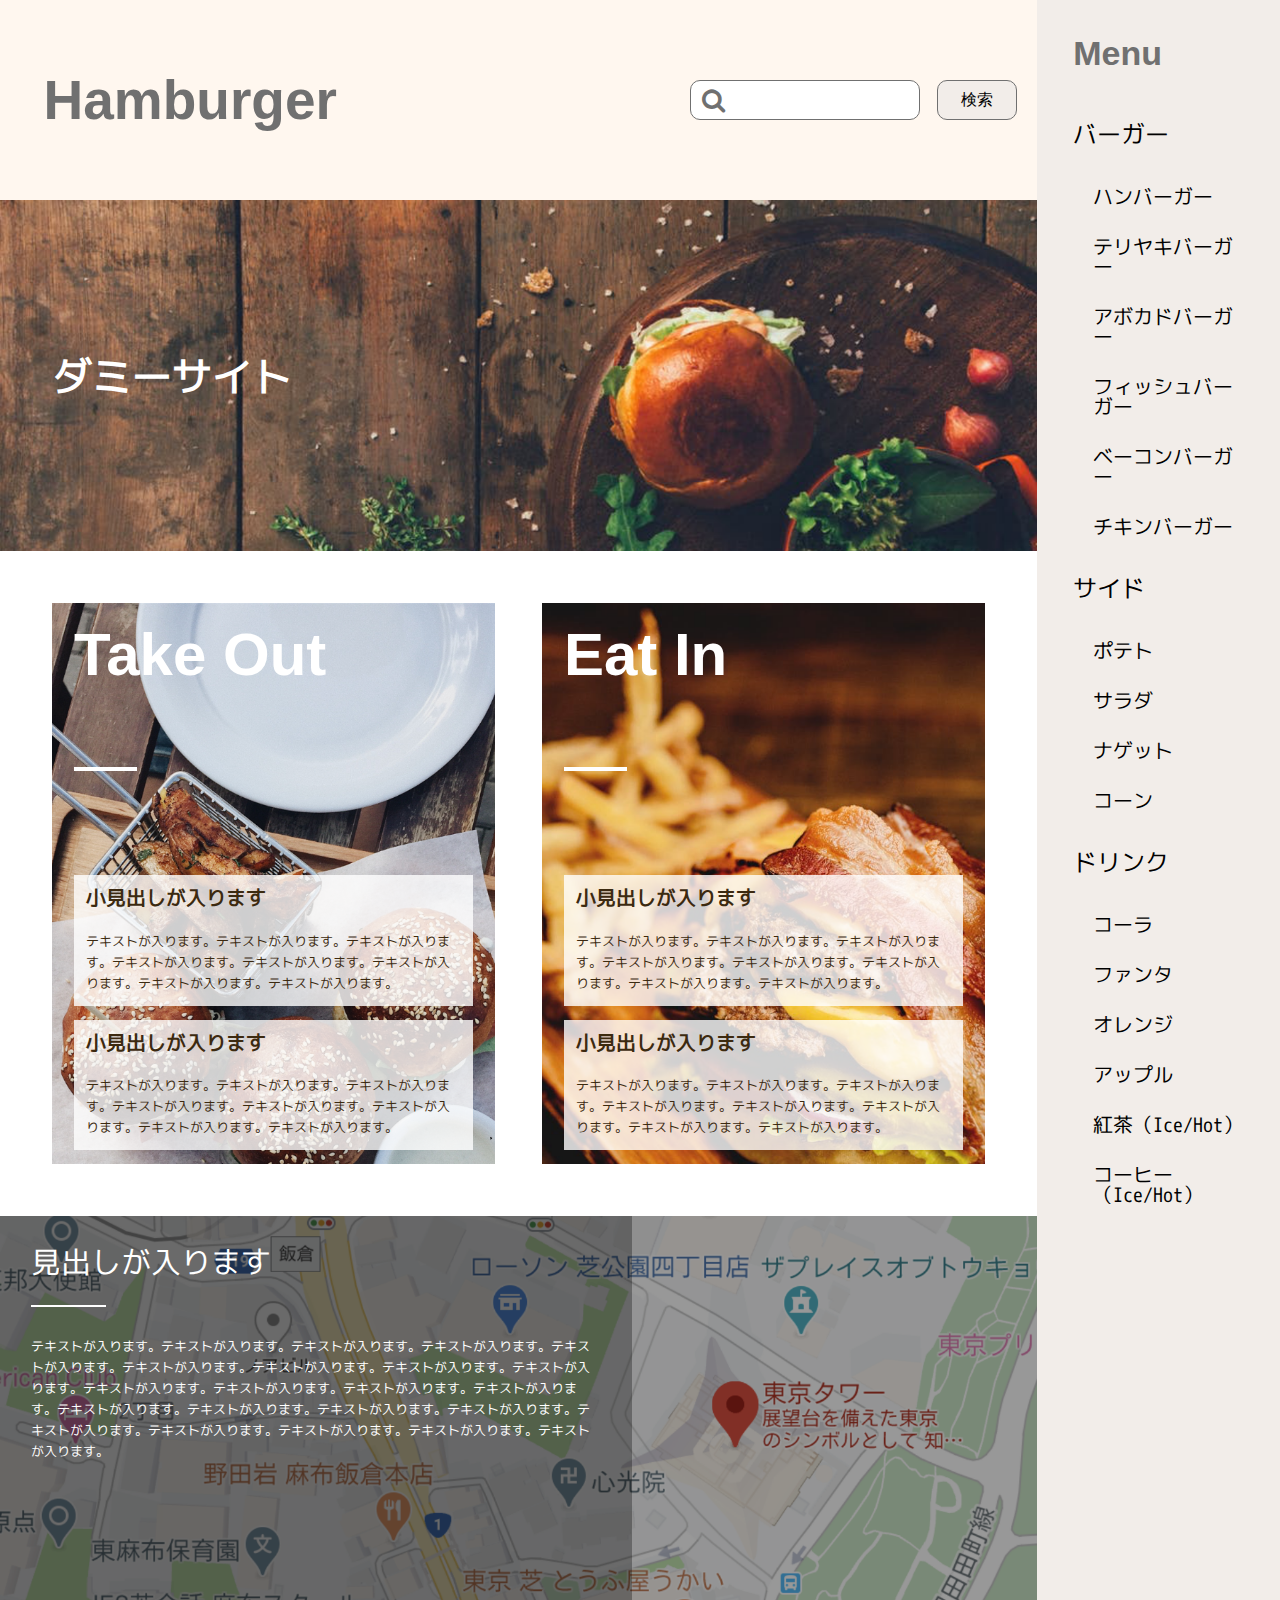
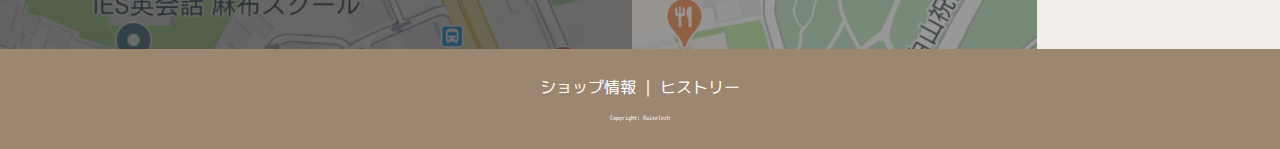
==== commit cfc9f16f: "フロントページメニューアニメーション実装" ====
--- a/index.html
+++ b/index.html
@@ -3,16 +3,15 @@
     <meta charset="UTF-8">
     <meta name="viewport" content="width=device-width, initial-scale=1.0">
     <link type="text/css" rel="stylesheet" href="css/style.css">
-    <link href="https://maxcdn.bootstrapcdn.com/font-awesome/4.7.0/css/font-awesome.min.css" rel="stylesheet">
-    <link rel="stylesheet" type="text/css" href="http://mplus-fonts.sourceforge.jp/webfonts/basic_latin/mplus_webfonts.css">
-    <link rel="stylesheet" type="text/css" href="http://mplus-fonts.sourceforge.jp/webfonts/general-j/mplus_webfonts.css">
+    <link href="https://maxcdn.bootstrapcdn.com/font-awesome/4.7.0/css/font-awesome.min.css" rel="stylesheet"> 
     <title>Front-page</title>
 </head>
 <body>
     <div class="l-wrapper">
         <div class="l-wrapper__left">
+            <div class="l-bg"></div>
             <header class="l-header">
-                <h2 class="c-title c-title--side-menu">Menu</h2>
+                <h2 id="menu" class="c-title c-title--side-menu">Menu</h2>
                 <h1 class="c-title c-title--header">Hamburger</h1>
                 <div class="c-search">
                     <input type="text" class="c-search__box">
@@ -51,20 +50,19 @@
                     </div>
                 </div>
                 <div class="c-map">
-                    <div class="c-map__image">
                         <img src="image/map.png" alt="map">
                         <div class="c-map__explanation">
                             <h2>見出しが入ります</h2>
                             <hr>
-                            <p>テキストが入ります。テキストが入ります。テキストが入ります。テキストが入ります。テキストが入ります。テキストが入ります。テキストが入ります。テキストが入ります。テキストが入ります。テキストが入ります。テキストが入ります。テキストが入ります。テキストが入ります。テキストが入ります。テキストが入ります。テキストが入ります。テキストが入ります。テキストが入ります。テキストが入ります。テキストが入ります。テキストが入ります。テキストが入ります。テキストが入ります。テキストが入ります。テキストが入ります。テキストが入ります。テキストが入ります。テキストが入ります。テキストが入ります。テキストが入ります。テキストが入ります。テキストが入ります。テキストが入ります。テキストが入ります。テキストが入ります。テキストが入ります。テキストが入ります。テキストが入ります。テキストが入ります。</p>
+                            <p>テキストが入ります。テキストが入ります。テキストが入ります。テキストが入ります。テキストが入ります。テキストが入ります。テキストが入ります。テキストが入ります。テキストが入ります。テキストが入ります。テキストが入ります。テキストが入ります。テキストが入ります。テキストが入ります。テキストが入ります。テキストが入ります。テキストが入ります。テキストが入ります。テキストが入ります。テキストが入ります。テキストが入ります。テキストが入ります。</p>
                         </div>
-                    </div>
                 </div>
             </div>
         </div>
-        <div class="l-wrapper__right">
+        <div class="l-wrapper__right off">
             <aside class="l-sidebar">
                 <h2 class="c-title c-title--side-menu">Menu</h2>
+                <h2 id="menu-close" class="c-close-button">×</h2>
                 <dl class="c-menu">
                     <dt>バーガー</dt>
                     <dd>ハンバーガー</dd>
@@ -100,5 +98,7 @@
         </div>
         <small>Copyright: RaiseTech</small>
     </footer>
+    <script src="https://ajax.googleapis.com/ajax/libs/jquery/3.4.1/jquery.min.js"></script>
+    <script src="menu.js"></script>
 </body>
 </html>--- a/css/style.css
+++ b/css/style.css
@@ -1,10 +1,10 @@
 @charset "UTF-8";
-/*
-html5doctor.com Reset Stylesheet
-v1.6.1
-Last Updated: 2010-09-17
-Author: Richard Clark - http://richclarkdesign.com
-Twitter: @rich_clark
+/*
+html5doctor.com Reset Stylesheet
+v1.6.1
+Last Updated: 2010-09-17
+Author: Richard Clark - http://richclarkdesign.com
+Twitter: @rich_clark
 */
 html, body, div, span, object, iframe,
 h1, h2, h3, h4, h5, h6, p, blockquote, pre,
@@ -108,9 +108,33 @@
           box-sizing: border-box;
 }
 
+@font-face {
+  font-family: 'mplus-1m-regular';
+  src: url(../fonts/mplus-1m-regular.ttf);
+}
+
+html {
+  overflow: auto;
+}
+
 body {
-  font-family: 'M+ M Type-1 (basic latin) Regular','M+ C Type-1 (basic latin) Regular',- 'M+ Type-1 (general-j) Regular', sans-serif;
+  overflow: hidden;
+  font-family: 'mplus-1m-regular','M+ C Type-1 (basic latin) Regular', 'M+ Type-1 (general-j) Regular', sans-serif;
+}
+
+/*
+右側にはみ出した部分まで横スクロールバーが表示される問題を解消する為、
+
+htmlにoverflow:auto
+bodyにoverflow:hiddenを設定している
+
+*/
+.l-bg {
+  position: absolute;
+  width: 100%;
+  height: calc(100% + 100px);
+  background-color: rgba(0, 0, 0, 0.5);
+  z-index: 100;
 }
 
 .l-header {
@@ -129,37 +153,40 @@
 }
 
 .l-header .c-title--side-menu {
+  cursor: pointer;
   display: none;
   /*ヘッダー内のMenuはlgでは表示しない*/
   position: absolute;
   margin-bottom: 0;
   /*サイドメニュー上に表示してた時のmarginを解除*/
   right: 3%;
-  top: 2%;
+  top: 1%;
 }
 
 .l-header .c-search {
   margin-right: 1.9%;
 }
 
-@media screen and (max-width: 1030px) {
+@media screen and (max-width: 834px) {
   .l-header {
     -webkit-box-orient: vertical;
     -webkit-box-direction: normal;
         -ms-flex-flow: column;
             flex-flow: column;
     /*flex要素を縦に並べる*/
-    -ms-flex-pack: distribute;
-        justify-content: space-around;
-    /*両端空白有り縦方向均等並べ*/
+    -webkit-box-pack: center;
+        -ms-flex-pack: center;
+            justify-content: center;
+    /*縦中央寄せ*/
   }
   .l-header .c-title {
     margin-left: 0;
     /*タイトルの左にあけた空間(1.9%)を解除*/
+    margin-bottom: 5%;
   }
   .l-header .c-title--side-menu {
     display: block;
-    /*ヘッダー内のMenuはlgでは表示しない*/
+    /*ヘッダー内のMenuはmdでは表示する*/
   }
   .l-header .c-search {
     margin-right: 0;
@@ -169,7 +196,14 @@
   }
 }
 
+@media screen and (max-width: 375px) {
+  .l-header .c-title--side-menu {
+    font-size: 2rem;
+  }
+}
+
 .l-wrapper {
+  position: relative;
   max-width: 1920px;
   display: -webkit-box;
   display: -ms-flexbox;
@@ -182,19 +216,32 @@
 
 .l-wrapper__right {
   width: 19%;
-}
-
-@media screen and (max-width: 1030px) {
+  z-index: 200;
+}
+
+@media screen and (max-width: 834px) {
   .l-wrapper__left {
     width: 100%;
   }
   .l-wrapper__right {
     display: none;
+    width: 40%;
+    position: absolute;
+    height: calc(100% + 100px);
+    /*フッターまで貫通してメニューを出すから+100px*/
+    right: -40%;
+  }
+}
+
+@media screen and (max-width: 375px) {
+  .l-wrapper__right {
+    width: 90%;
+    right: -90%;
   }
 }
 
 .l-main__front-page-contents {
-  padding: 5% 0;
+  padding: 5%;
   display: -webkit-box;
   display: -ms-flexbox;
   display: flex;
@@ -206,10 +253,22 @@
           justify-content: center;
 }
 
+@media screen and (max-width: 375px) {
+  .l-main__front-page-contents {
+    display: block;
+  }
+}
+
 .l-sidebar {
   padding: 15%;
   background-color: #F2EDE9;
   height: 100%;
+}
+
+@media screen and (max-width: 834px) {
+  .l-sidebar .c-title--side-menu {
+    visibility: hidden;
+  }
 }
 
 .l-footer {
@@ -220,13 +279,9 @@
   text-align: center;
 }
 
-.l-footer small {
-  position: relative;
-  top: 20px;
-}
-
 .l-footer__sitemap {
   padding-top: 30px;
+  padding-bottom: 20px;
   font-size: 1.6rem;
 }
 
@@ -241,7 +296,7 @@
 
 .c-title--header {
   color: #707070;
-  font-size: 6.4rem;
+  font-size: 5.5rem;
 }
 
 .c-title--side-menu {
@@ -253,13 +308,29 @@
 .c-title--front-page-card {
   white-space: nowrap;
   color: white;
-  font-size: 8rem;
+  font-size: 6rem;
   padding: 5%;
 }
 
-@media screen and (max-width: 1030px) {
+@media screen and (max-width: 834px) {
   .c-title--header {
     font-size: 4rem;
+  }
+}
+
+.c-close-button {
+  cursor: pointer;
+  font-size: 3rem;
+  font-weight: normal;
+  display: none;
+}
+
+@media screen and (max-width: 834px) {
+  .c-close-button {
+    display: block;
+    position: absolute;
+    right: 10%;
+    top: 2%;
   }
 }
 
@@ -282,7 +353,7 @@
 
 .c-search__box {
   border-radius: 10px;
-  width: 300px;
+  width: 230px;
   height: 40px;
   border: 1px solid #707070;
   padding-left: 48px;
@@ -299,7 +370,7 @@
 
 .c-search__button {
   margin-left: 14px;
-  width: 100px;
+  width: 80px;
   height: 40px;
   background-color: #F2EDE9;
   border: 1px solid #707070;
@@ -313,19 +384,22 @@
 }
 
 .c-map {
+  position: relative;
   overflow: hidden;
   background-color: #000;
 }
 
-.c-map .c-map__image {
-  position: relative;
-}
-
-.c-map .c-map__image img {
+.c-map img {
   width: 100%;
+  min-height: 200%;
+}
+
+.c-map__image img {
+  width: 100%;
 }
 
 .c-map__explanation {
+  overflow: auto;
   position: absolute;
   top: 0;
   color: white;
@@ -337,7 +411,7 @@
 
 .c-map__explanation h2 {
   font-weight: normal;
-  font-size: 3.6rem;
+  font-size: 3rem;
 }
 
 .c-map__explanation hr {
@@ -348,11 +422,11 @@
 }
 
 .c-map__explanation p {
-  font-size: 1.6rem;
+  font-size: 1.3rem;
   line-height: 2.1rem;
 }
 
-@media screen and (max-width: 1030px) {
+@media screen and (max-width: 834px) {
   .c-map__explanation {
     width: 100%;
   }
@@ -361,11 +435,10 @@
 .c-front-page-card {
   overflow: hidden;
   background-size: cover;
-  width: 40%;
+  width: 50%;
 }
 
 .c-front-page-card hr {
-  padding-bottom: 50%;
   border-width: 4px;
   border-color: white;
   width: 6.3rem;
@@ -382,7 +455,7 @@
 }
 
 .c-front-page-card__explanation {
-  width: 94%;
+  width: 90%;
   margin: auto;
   margin-bottom: 3%;
   color: #3C2A10;
@@ -391,13 +464,23 @@
 
 .c-front-page-card__explanation h3 {
   padding: 3%;
-  font-size: 2.4rem;
+  font-size: 2rem;
 }
 
 .c-front-page-card__explanation p {
   padding: 3%;
-  font-size: 1.6rem;
+  font-size: 1.3rem;
   line-height: 2.1rem;
+}
+
+@media screen and (max-width: 375px) {
+  .c-front-page-card {
+    width: 100%;
+  }
+  .c-front-page-card--card1 {
+    margin-right: 0;
+    margin-bottom: 5%;
+  }
 }
 
 .p-main-visual {
